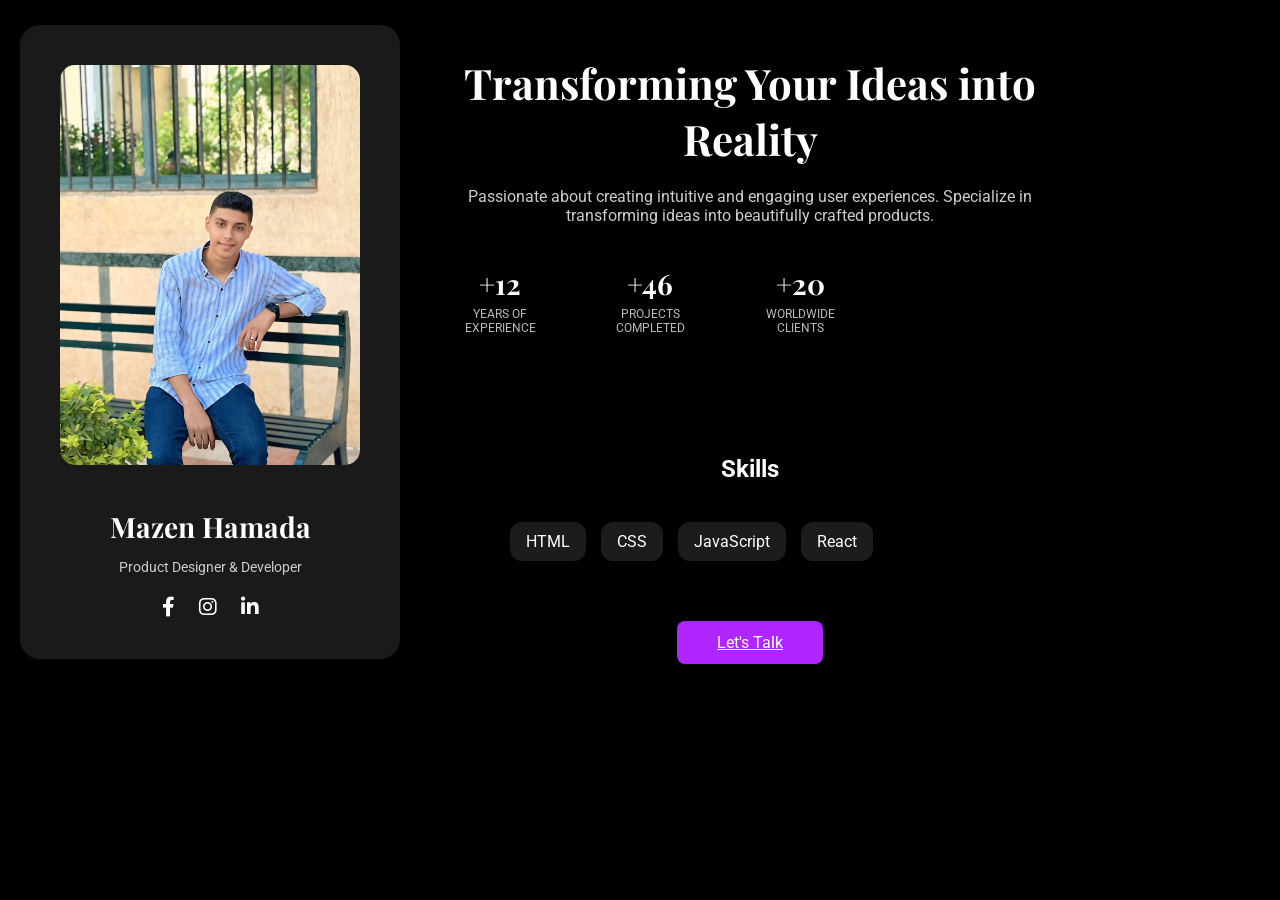
==== index.html @ e8ff7220 "first commit" ====
<!DOCTYPE html>
<html lang="ar" dir="ltr">

<head>
    <meta charset="UTF-8">
    <meta name="viewport" content="width=device-width, initial-scale=1.0">
    <title>Portfolio Design</title>
    <link
        href="https://fonts.googleapis.com/css2?family=Playfair+Display:wght@700&family=Roboto:wght@300;400&display=swap"
        rel="stylesheet">
    <link rel="stylesheet" href="https://cdnjs.cloudflare.com/ajax/libs/font-awesome/6.0.0/css/all.min.css">
    <link rel="stylesheet" href="styles/main.css">
</head>

<body>

    <div class="container">
        <div class="sec-1">
            <div class="image-container">
                <img src="images/1761079109587.jpg" alt="Profile ">
            </div>
            <h1>Mazen Hamada</h1>
            <p class="role">Product Designer & Developer</p>
            <div class="social-icons">
                <a href="https://www.facebook.com/?locale=ar_AR"><i class="fab fa-facebook-f"></i></a>
                <a href="https://www.instagram.com/"><i class="fab fa-instagram"></i></a>
                <a href="https://www.linkedin.com/feed/"><i class="fab fa-linkedin-in"></i></a>
            </div>
        </div>

        <div class="content-section">
            <h2 class="main-title">Transforming Your Ideas into <br> Reality</h2>
            <p class="description">
                Passionate about creating intuitive and engaging user experiences. Specialize in transforming ideas into
                beautifully crafted products.
            </p>

            <div class="stats">
                <div class="stat-item">
                    <h3>+12</h3>
                    <span>YEARS OF EXPERIENCE</span>
                </div>
                <div class="stat-item">
                    <h3>+46</h3>
                    <span>PROJECTS COMPLETED</span>
                </div>
                <div class="stat-item">
                    <h3>+20</h3>
                    <span>WORLDWIDE CLIENTS</span>
                </div>
            </div>
            <section class="skills">
                <h2>Skills</h2>
                <br>
                <div class="skills-list">
                    <span>HTML</span>
                    <span>CSS</span>
                    <span>JavaScript</span>
                    <span>React</span>
            </section>

            <a href="login.html" class="cta-button">Let's Talk</a>
        </div>
    </div>

</body>

</html>
---- styles/main.css ----
body {
  margin: 0;
  padding: 0;
  background-color: #000;
  color: #fff;
  font-family: "Roboto", sans-serif;
  display: flex;
  align-items: center;
}

.container {
  display: flex;
  align-items: center;
  gap: 50px;
  padding: 20px;
}

.sec-1 {
  background-color: #1a1a1a;
  padding: 40px;
  border-radius: 20px;
  text-align: center;
  width: 300px;
}
h1:hover {
  color: #fd0000;
}
p.role:hover {
  color: #00ffea;
}
.sec-1 img {
  width: 100%;
  border-radius: 15px;
  margin-bottom: 20px;
}

.sec-1 h1 {
  font-family: "Playfair Display", serif;
  font-size: 28px;
  margin-bottom: 10px;
}

.sec-1 .role {
  color: #ccc;
  font-size: 14px;
  margin-bottom: 20px;
}

.social-icons a {
  color: #fff;
  font-size: 20px;
  margin: 0 10px;
  text-decoration: none;
  transition: 0.3s;
}

.social-icons a:hover {
  color: #b026ff;
}

.content-section {
  text-align: center;
}

.main-title {
  font-family: "Playfair Display", serif;
  font-size: 42px;
  margin-bottom: 20px;
}

.description {
  color: #ccc;
  font-size: 16px;
  max-width: 600px;
  margin: 0 auto 40px auto;
}

.stats {
  display: flex;
  gap: 50px;
  margin-bottom: 40px;
}

.stat-item h3 {
  font-size: 28px;
  margin: 0 0 5px 0;
  font-family: "Playfair Display", serif;
}

.stat-item span {
  font-size: 12px;
  color: #bbb;
  display: block;
  max-width: 100px;
}

.cta-button {
  display: inline-block;
  background-color: #b026ff;
  color: #fff;
  padding: 12px 40px;
  border-radius: 8px;
}

.cta-button:hover {
  background-color: #8a1dc9;
}
.skills {
  padding: 60px 10%;
}

.skills-list {
  display: flex;
  gap: 15px;
}

.skills-list span {
  background: #1c1c1f;
  padding: 10px 16px;
  border-radius: 12px;
}
.skills-list span:hover {
  background: #a855f7;
  color: #000000;
  cursor: pointer;
}
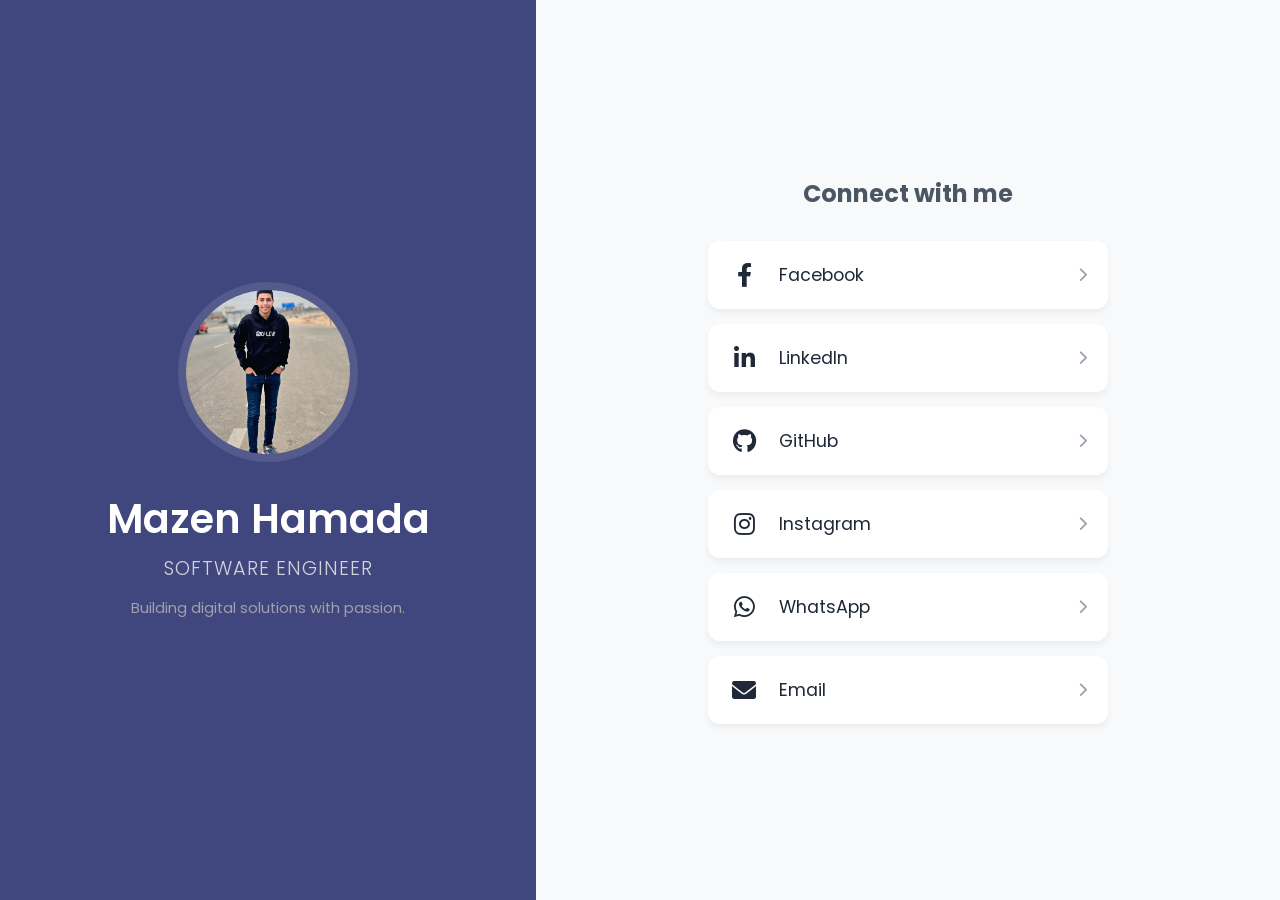
==== commit 71558fe5: "Add files via upload" ====
--- a/index.html
+++ b/index.html
@@ -1,68 +1,71 @@
-<!DOCTYPE html>
-<html lang="ar" dir="ltr">
-
-<head>
-    <meta charset="UTF-8">
-    <meta name="viewport" content="width=device-width, initial-scale=1.0">
-    <title>Portfolio Design</title>
-    <link
-        href="https://fonts.googleapis.com/css2?family=Playfair+Display:wght@700&family=Roboto:wght@300;400&display=swap"
-        rel="stylesheet">
-    <link rel="stylesheet" href="https://cdnjs.cloudflare.com/ajax/libs/font-awesome/6.0.0/css/all.min.css">
-    <link rel="stylesheet" href="styles/main.css">
-</head>
-
-<body>
-
-    <div class="container">
-        <div class="sec-1">
-            <div class="image-container">
-                <img src="images/1761079109587.jpg" alt="Profile ">
-            </div>
-            <h1>Mazen Hamada</h1>
-            <p class="role">Product Designer & Developer</p>
-            <div class="social-icons">
-                <a href="https://www.facebook.com/?locale=ar_AR"><i class="fab fa-facebook-f"></i></a>
-                <a href="https://www.instagram.com/"><i class="fab fa-instagram"></i></a>
-                <a href="https://www.linkedin.com/feed/"><i class="fab fa-linkedin-in"></i></a>
-            </div>
-        </div>
-
-        <div class="content-section">
-            <h2 class="main-title">Transforming Your Ideas into <br> Reality</h2>
-            <p class="description">
-                Passionate about creating intuitive and engaging user experiences. Specialize in transforming ideas into
-                beautifully crafted products.
-            </p>
-
-            <div class="stats">
-                <div class="stat-item">
-                    <h3>+12</h3>
-                    <span>YEARS OF EXPERIENCE</span>
-                </div>
-                <div class="stat-item">
-                    <h3>+46</h3>
-                    <span>PROJECTS COMPLETED</span>
-                </div>
-                <div class="stat-item">
-                    <h3>+20</h3>
-                    <span>WORLDWIDE CLIENTS</span>
-                </div>
-            </div>
-            <section class="skills">
-                <h2>Skills</h2>
-                <br>
-                <div class="skills-list">
-                    <span>HTML</span>
-                    <span>CSS</span>
-                    <span>JavaScript</span>
-                    <span>React</span>
-            </section>
-
-            <a href="login.html" class="cta-button">Let's Talk</a>
-        </div>
-    </div>
-
-</body>
-
+<!DOCTYPE html>
+<html lang="en">
+
+<head>
+    <meta charset="UTF-8">
+    <meta name="viewport" content="width=device-width, initial-scale=1.0">
+    <title>CV</title>
+    <link href="https://fonts.googleapis.com/css2?family=Poppins:wght@300;400;600&display=swap" rel="stylesheet">
+    <link rel="stylesheet" href="https://cdnjs.cloudflare.com/ajax/libs/font-awesome/6.0.0/css/all.min.css">
+    <link rel="stylesheet" href="style/main.css">
+</head>
+
+<body>
+
+    <div class="main-wrapper">
+
+        <div class="profile-section">
+            <div class="profile-content">
+                <img class="main-img" src="images/1775063419153.jpg" alt="Mazen Hamada">
+                <h1>Mazen Hamada</h1>
+                <h2>Software Engineer</h2>
+                <p class="tagline">Building digital solutions with passion.</p>
+            </div>
+        </div>
+
+        <div class="links-section">
+            <h3>Connect with me</h3>
+
+            <div class="links-container">
+                <a href="https://www.facebook.com/?locale=ar_AR" target="_blank" class="link-item fb">
+                    <i class="fab fa-facebook-f"></i>
+                    <span>Facebook</span>
+                    <i class="fas fa-chevron-right arrow"></i>
+                </a>
+
+                <a href="https://www.linkedin.com/feed/" target="_blank" class="link-item li">
+                    <i class="fab fa-linkedin-in"></i>
+                    <span>LinkedIn</span>
+                    <i class="fas fa-chevron-right arrow"></i>
+                </a>
+
+                <a href="https://github.com/" target="_blank" class="link-item gh">
+                    <i class="fab fa-github"></i>
+                    <span>GitHub</span>
+                    <i class="fas fa-chevron-right arrow"></i>
+                </a>
+
+                <a href="https://www.instagram.com/?locale=ar_AR" target="_blank" class="link-item ig">
+                    <i class="fab fa-instagram"></i>
+                    <span>Instagram</span>
+                    <i class="fas fa-chevron-right arrow"></i>
+
+                    <a href="https://wa.me/201007325032" target="_blank" class="link-item wa">
+                        <i class="fab fa-whatsapp"></i>
+                        <span>WhatsApp</span>
+                        <i class="fas fa-chevron-right arrow"></i>
+                    </a>
+
+                    <a href="https://mail.google.com/mail/u/0/#inbox" target="_blank" class="link-item em">
+                        <i class="fas fa-envelope"></i>
+                        <span>Email</span>
+                        <i class="fas fa-chevron-right arrow"></i>
+                    </a>
+            </div>
+        </div>
+
+    </div>
+
+</body>
+
 </html>
--- a/style/main.css
+++ b/style/main.css
@@ -0,0 +1,158 @@
+
+* {
+    margin: 0;
+    padding: 0;
+    box-sizing: border-box;
+}
+
+body {
+    font-family: 'Poppins', sans-serif; /* خط مودرن وبسيط */
+    background-color: #f8f9fa;
+    color: #333;
+    overflow-x: hidden;
+}
+
+
+.main-wrapper {
+    display: flex;
+    flex-direction: column; 
+    min-height: 100vh;
+}
+
+
+.profile-section {
+    background-color: rgb(64, 71, 126); 
+    color: white;
+    display: flex;
+    justify-content: center;
+    align-items: center;
+    padding: 50px 20px;
+    text-align: center;
+}
+
+.profile-content .main-img {
+    width: 180px;
+    height: 180px;
+    border-radius: 50%;
+    object-fit: cover;
+    border: 8px solid rgba(255, 255, 255, 0.1);
+    margin-bottom: 20px;
+}
+
+.profile-content h1 {
+    font-size: 2.5rem;
+    font-weight: 600;
+    margin-bottom: 5px;
+}
+
+.profile-content h2 {
+    font-size: 1.2rem;
+    font-weight: 300;
+    color: #d1d5db;
+    margin-bottom: 15px;
+    text-transform: uppercase;
+    letter-spacing: 1px;
+}
+
+.profile-content .tagline {
+    font-size: 0.9rem;
+    color: #a1a1aa;
+    max-width: 300px;
+    margin: 0 auto;
+}
+
+
+.links-section {
+    display: flex;
+    flex-direction: column;
+    justify-content: center;
+    align-items: center;
+    padding: 50px 20px;
+    flex: 1; 
+}
+
+.links-section h3 {
+    font-size: 1.5rem;
+    margin-bottom: 30px;
+    color: #4b5563;
+}
+
+.links-container {
+    width: 100%;
+    max-width: 400px; 
+    display: flex;
+    flex-direction: column;
+    gap: 15px;
+}
+
+
+.link-item {
+    display: flex;
+    align-items: center;
+    text-decoration: none;
+    background-color: white;
+    padding: 20px;
+    border-radius: 12px;
+    box-shadow: 0 4px 6px rgba(0,0,0,0.05);
+    transition: all 0.3s ease;
+    color: #1f2937;
+    border: 1px solid transparent;
+}
+
+.link-item:hover {
+    transform: translateY(-3px);
+    box-shadow: 0 10px 15px rgba(0,0,0,0.1);
+    border-color: #e5e7eb;
+}
+
+
+.link-item i:first-child {
+    font-size: 1.5rem;
+    margin-right: 20px;
+    width: 30px; 
+    text-align: center;
+}
+
+.link-item span {
+    font-size: 1.1rem;
+    font-weight: 400;
+    flex: 1; 
+}
+
+.link-item .arrow {
+    font-size: 0.9rem;
+    color: #9ca3af;
+    transition: transform 0.3s ease;
+}
+
+.link-item:hover .arrow {
+    transform: translateX(5px);
+    color: #333;
+}
+
+.link-item.fb:hover i:first-child { color: #1877f2; }
+.link-item.li:hover i:first-child { color: #0a66c2; }
+.link-item.gh:hover i:first-child { color: #333; }
+
+
+
+
+@media (min-width: 768px) {
+    .main-wrapper {
+        flex-direction: row; 
+    }
+
+    .profile-section {
+        flex: 1; 
+        padding: 0; 
+        position: sticky; 
+        top: 0;
+        height: 100vh;
+    }
+
+    .links-section {
+        flex: 1.2; 
+        background-color: #f8f9fa;
+        padding: 100px 50px;
+    }
+}
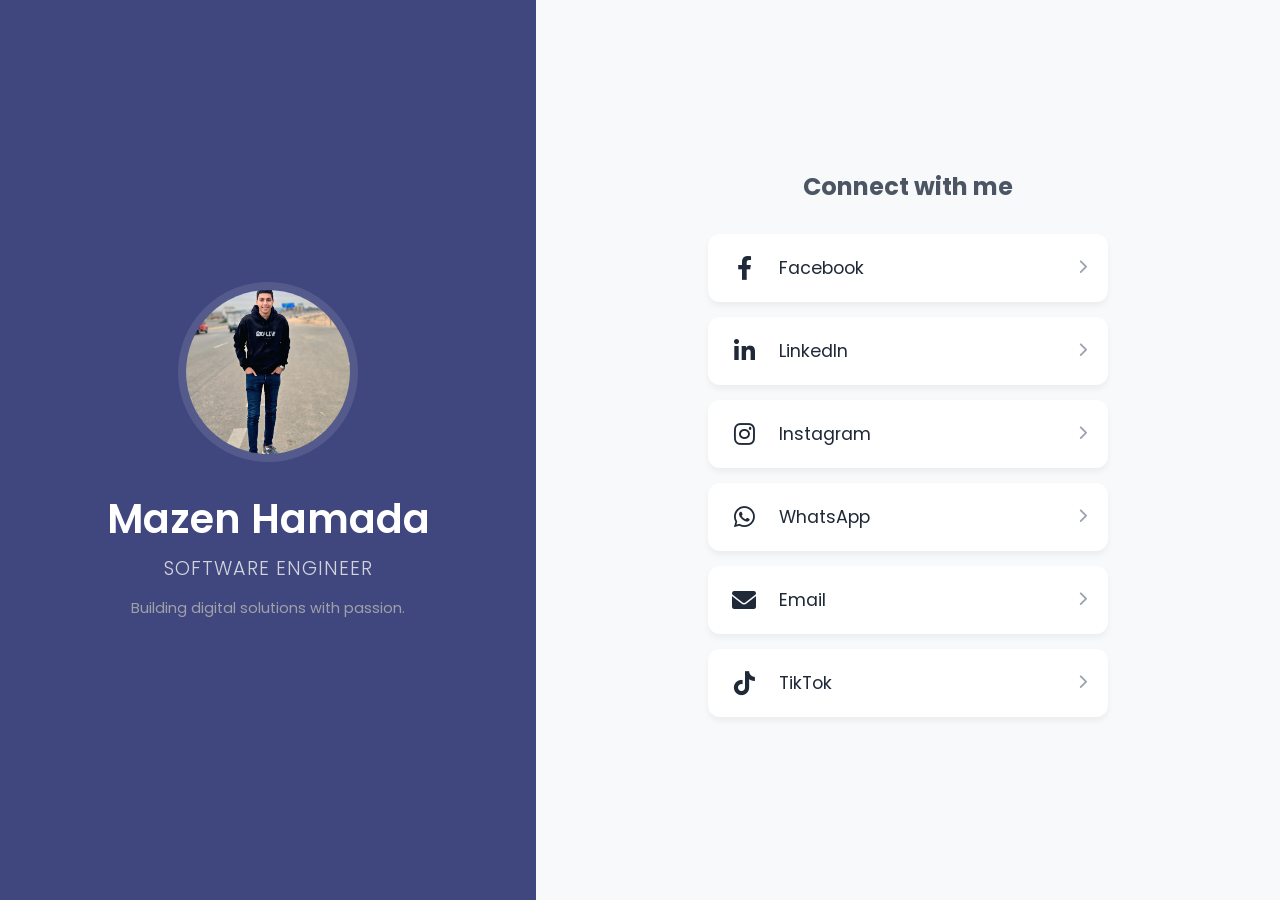
==== commit 68325d2c: "Add files via upload" ====
--- a/index.html
+++ b/index.html
@@ -27,25 +27,19 @@
             <h3>Connect with me</h3>
 
             <div class="links-container">
-                <a href="https://www.facebook.com/?locale=ar_AR" target="_blank" class="link-item fb">
+                <a href="https://www.facebook.com/share/14arzKKxyHh/" target="_blank" class="link-item fb">
                     <i class="fab fa-facebook-f"></i>
                     <span>Facebook</span>
                     <i class="fas fa-chevron-right arrow"></i>
                 </a>
 
-                <a href="https://www.linkedin.com/feed/" target="_blank" class="link-item li">
+                <a href="https://www.linkedin.com/in/mazen-hamada-74073b351" target="_blank" class="link-item li">
                     <i class="fab fa-linkedin-in"></i>
                     <span>LinkedIn</span>
                     <i class="fas fa-chevron-right arrow"></i>
                 </a>
 
-                <a href="https://github.com/" target="_blank" class="link-item gh">
-                    <i class="fab fa-github"></i>
-                    <span>GitHub</span>
-                    <i class="fas fa-chevron-right arrow"></i>
-                </a>
-
-                <a href="https://www.instagram.com/?locale=ar_AR" target="_blank" class="link-item ig">
+                <a href="https://www.instagram.com/mazen_el_shemy?igsh=MTV2bTc0a2czcTRzdg==" target="_blank" class="link-item ig">
                     <i class="fab fa-instagram"></i>
                     <span>Instagram</span>
                     <i class="fas fa-chevron-right arrow"></i>
@@ -61,6 +55,16 @@
                         <span>Email</span>
                         <i class="fas fa-chevron-right arrow"></i>
                     </a>
+
+                    <a href="https://www.tiktok.com/@Mazen El Shemy" class="link-item" target="_blank">
+                        <i class="fa-brands fa-tiktok"></i>
+                        <span>TikTok</span>
+                         <i class="fas fa-chevron-right arrow"></i>
+                    </a>
+
+                    <div class="links">
+
+                    </div>
             </div>
         </div>
 
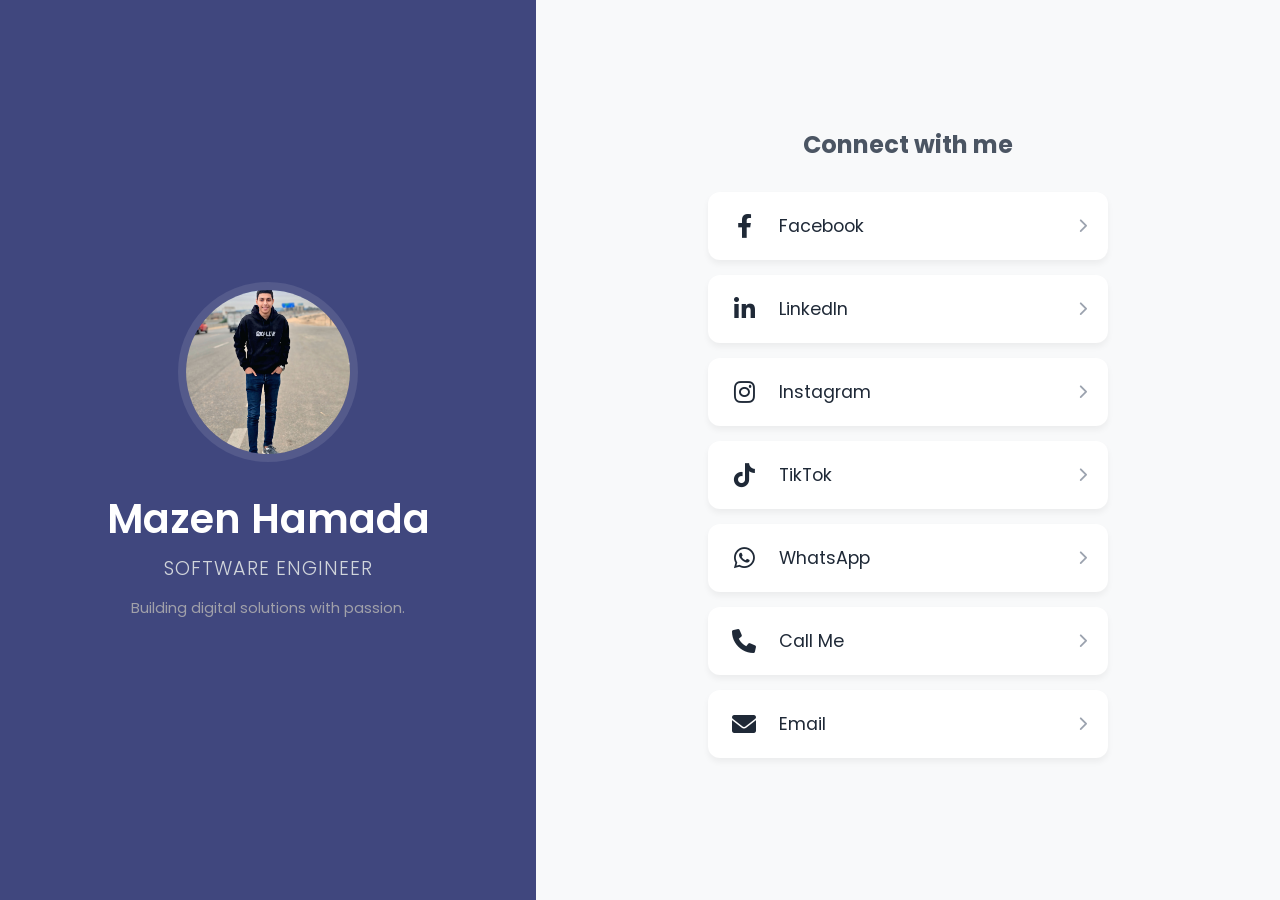
==== commit b43298c3: "Add files via upload" ====
--- a/index.html
+++ b/index.html
@@ -39,10 +39,20 @@
                     <i class="fas fa-chevron-right arrow"></i>
                 </a>
 
-                <a href="https://www.instagram.com/mazen_el_shemy?igsh=MTV2bTc0a2czcTRzdg==" target="_blank" class="link-item ig">
+                <a href="https://www.instagram.com/mazen_el_shemy?igsh=MTV2bTc0a2czcTRzdg==" target="_blank"
+                    class="link-item ig">
                     <i class="fab fa-instagram"></i>
                     <span>Instagram</span>
                     <i class="fas fa-chevron-right arrow"></i>
+
+                    <a href="https://www.tiktok.com/@mazen.el.shemy" class="link-item" target="_blank">
+                        <i class="fa-brands fa-tiktok"></i>
+                        <span>TikTok</span>
+                        <i class="fas fa-chevron-right arrow"></i>
+                    </a>
+
+
+
 
                     <a href="https://wa.me/201007325032" target="_blank" class="link-item wa">
                         <i class="fab fa-whatsapp"></i>
@@ -50,17 +60,18 @@
                         <i class="fas fa-chevron-right arrow"></i>
                     </a>
 
+                    <a href="tel:+201007325032" class=" link-item ph">
+                        <i class="fa-solid fa-phone"></i>
+                        <span> Call Me</span>
+                         <i class="fas fa-chevron-right arrow"></i>
+                    </a>
                     <a href="https://mail.google.com/mail/u/0/#inbox" target="_blank" class="link-item em">
                         <i class="fas fa-envelope"></i>
                         <span>Email</span>
                         <i class="fas fa-chevron-right arrow"></i>
                     </a>
 
-                    <a href="https://www.tiktok.com/@Mazen El Shemy" class="link-item" target="_blank">
-                        <i class="fa-brands fa-tiktok"></i>
-                        <span>TikTok</span>
-                         <i class="fas fa-chevron-right arrow"></i>
-                    </a>
+
 
                     <div class="links">
 
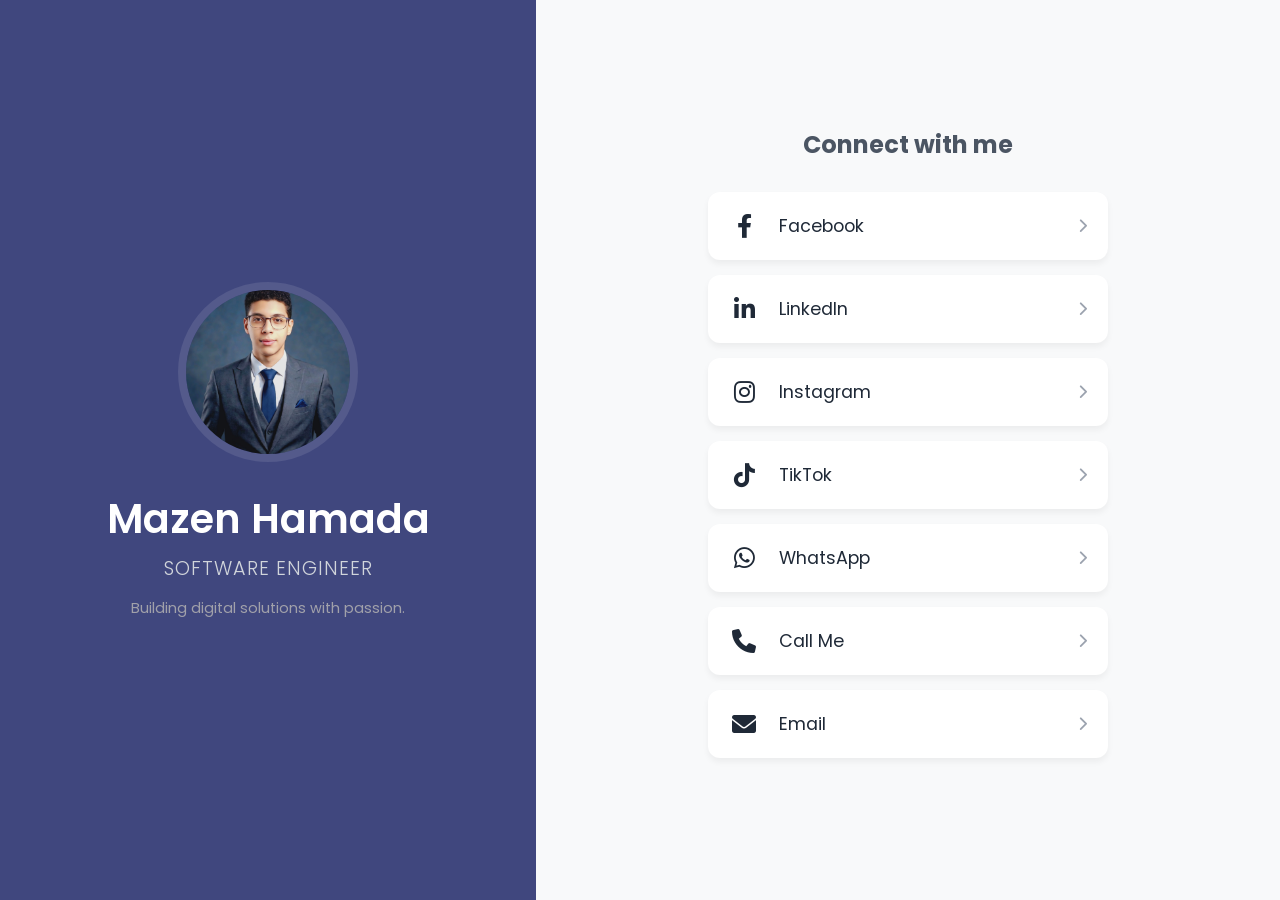
==== commit 73ebe654: "Add files via upload" ====
--- a/index.html
+++ b/index.html
@@ -16,7 +16,7 @@
 
         <div class="profile-section">
             <div class="profile-content">
-                <img class="main-img" src="images/1775063419153.jpg" alt="Mazen Hamada">
+                <img class="main-img" src="images/IMG_20260805_220235.jpg" alt="Mazen Hamada">
                 <h1>Mazen Hamada</h1>
                 <h2>Software Engineer</h2>
                 <p class="tagline">Building digital solutions with passion.</p>
@@ -63,7 +63,7 @@
                     <a href="tel:+201007325032" class=" link-item ph">
                         <i class="fa-solid fa-phone"></i>
                         <span> Call Me</span>
-                         <i class="fas fa-chevron-right arrow"></i>
+                        <i class="fas fa-chevron-right arrow"></i>
                     </a>
                     <a href="https://mail.google.com/mail/u/0/#inbox" target="_blank" class="link-item em">
                         <i class="fas fa-envelope"></i>
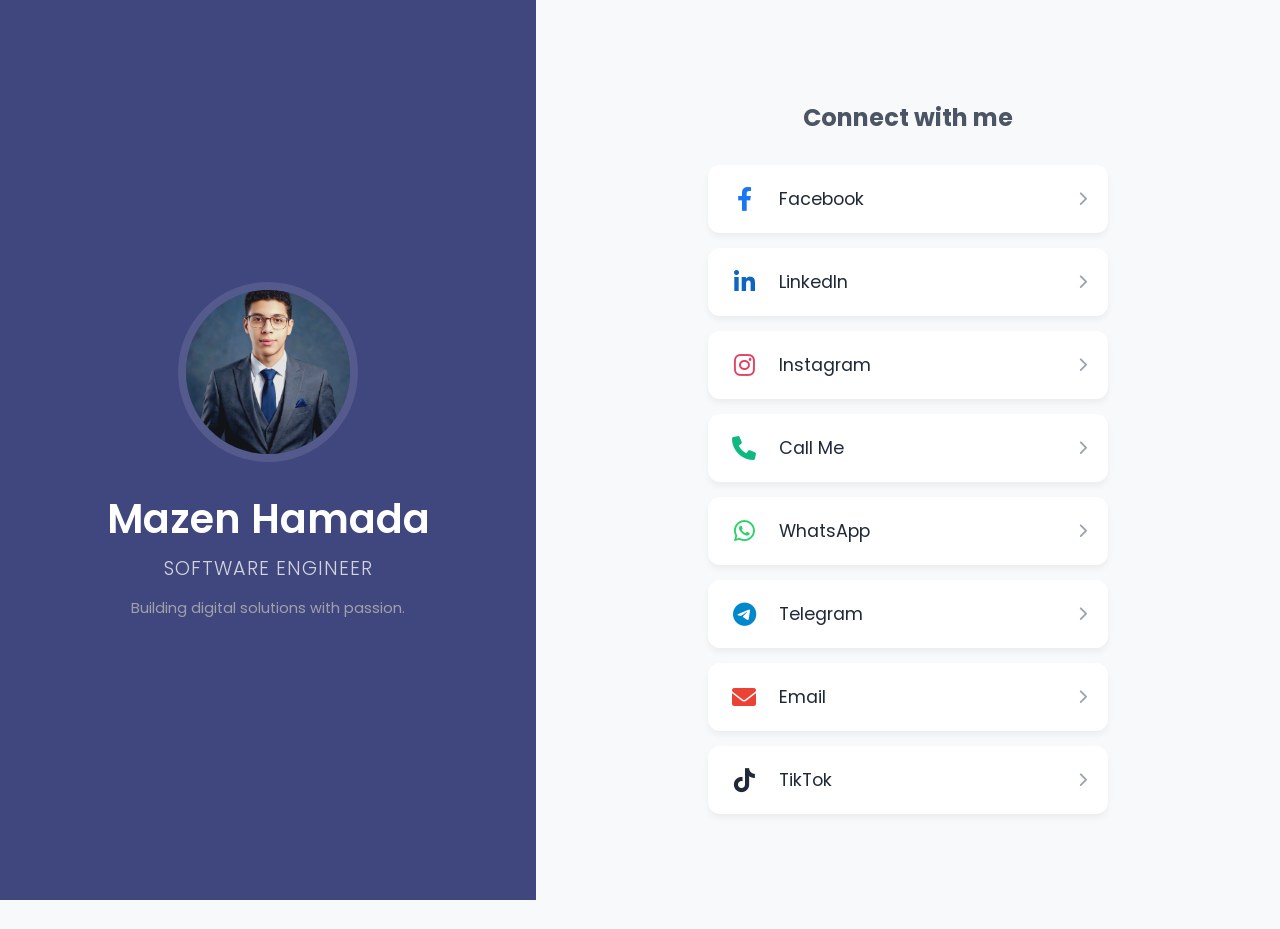
==== commit 51777065: "Add files via upload" ====
--- a/index.html
+++ b/index.html
@@ -4,7 +4,7 @@
 <head>
     <meta charset="UTF-8">
     <meta name="viewport" content="width=device-width, initial-scale=1.0">
-    <title>CV</title>
+    <title>Communication</title>
     <link href="https://fonts.googleapis.com/css2?family=Poppins:wght@300;400;600&display=swap" rel="stylesheet">
     <link rel="stylesheet" href="https://cdnjs.cloudflare.com/ajax/libs/font-awesome/6.0.0/css/all.min.css">
     <link rel="stylesheet" href="style/main.css">
@@ -45,33 +45,37 @@
                     <span>Instagram</span>
                     <i class="fas fa-chevron-right arrow"></i>
 
-                    <a href="https://www.tiktok.com/@mazen.el.shemy" class="link-item" target="_blank">
-                        <i class="fa-brands fa-tiktok"></i>
-                        <span>TikTok</span>
+                    
+                    <a href="tel:+201007325032" class=" link-item ph">
+                        <i class="fa-solid fa-phone"></i>
+                        <span> Call Me</span>
                         <i class="fas fa-chevron-right arrow"></i>
                     </a>
-
-
-
-
+                    
                     <a href="https://wa.me/201007325032" target="_blank" class="link-item wa">
                         <i class="fab fa-whatsapp"></i>
                         <span>WhatsApp</span>
                         <i class="fas fa-chevron-right arrow"></i>
                     </a>
 
-                    <a href="tel:+201007325032" class=" link-item ph">
-                        <i class="fa-solid fa-phone"></i>
-                        <span> Call Me</span>
+                    <a href="https://t.me/Mazen El Shemy" target="_blank" class="link-item tg">
+                        <i class="fa-brands fa-telegram"></i>
+                        <span>Telegram</span>
                         <i class="fas fa-chevron-right arrow"></i>
                     </a>
+                    
                     <a href="https://mail.google.com/mail/u/0/#inbox" target="_blank" class="link-item em">
                         <i class="fas fa-envelope"></i>
                         <span>Email</span>
                         <i class="fas fa-chevron-right arrow"></i>
                     </a>
-
-
+                    
+                    
+                    <a href="https://www.tiktok.com/@mazen.el.shemy" class="link-item" target="_blank">
+                        <i class="fa-brands fa-tiktok"></i>
+                        <span>TikTok</span>
+                        <i class="fas fa-chevron-right arrow"></i>
+                    </a>
 
                     <div class="links">
 
--- a/style/main.css
+++ b/style/main.css
@@ -119,6 +119,8 @@
     flex: 1; 
 }
 
+
+
 .link-item .arrow {
     font-size: 0.9rem;
     color: #9ca3af;
@@ -130,12 +132,15 @@
     color: #333;
 }
 
-.link-item.fb:hover i:first-child { color: #1877f2; }
-.link-item.li:hover i:first-child { color: #0a66c2; }
-.link-item.gh:hover i:first-child { color: #333; }
-
-
-
+.link-item.fb i:first-child { color: #1877f2; }
+.link-item.li i:first-child { color: #0a66c2; }
+.link-item.gh i:first-child { color: #333; }
+.link-item.tg i:first-child {color: #0088cc; }
+.link-item.ig i:first-child { color: #e4405f; }
+.link-item.ph i:first-child { color: #10b981; }
+.link-item.wa i:first-child { color: #25d366; }
+.link-item.em i:first-child { color: #ea4335; }
+.link-item.tt i:first-child { color: #000000; }
 
 @media (min-width: 768px) {
     .main-wrapper {
